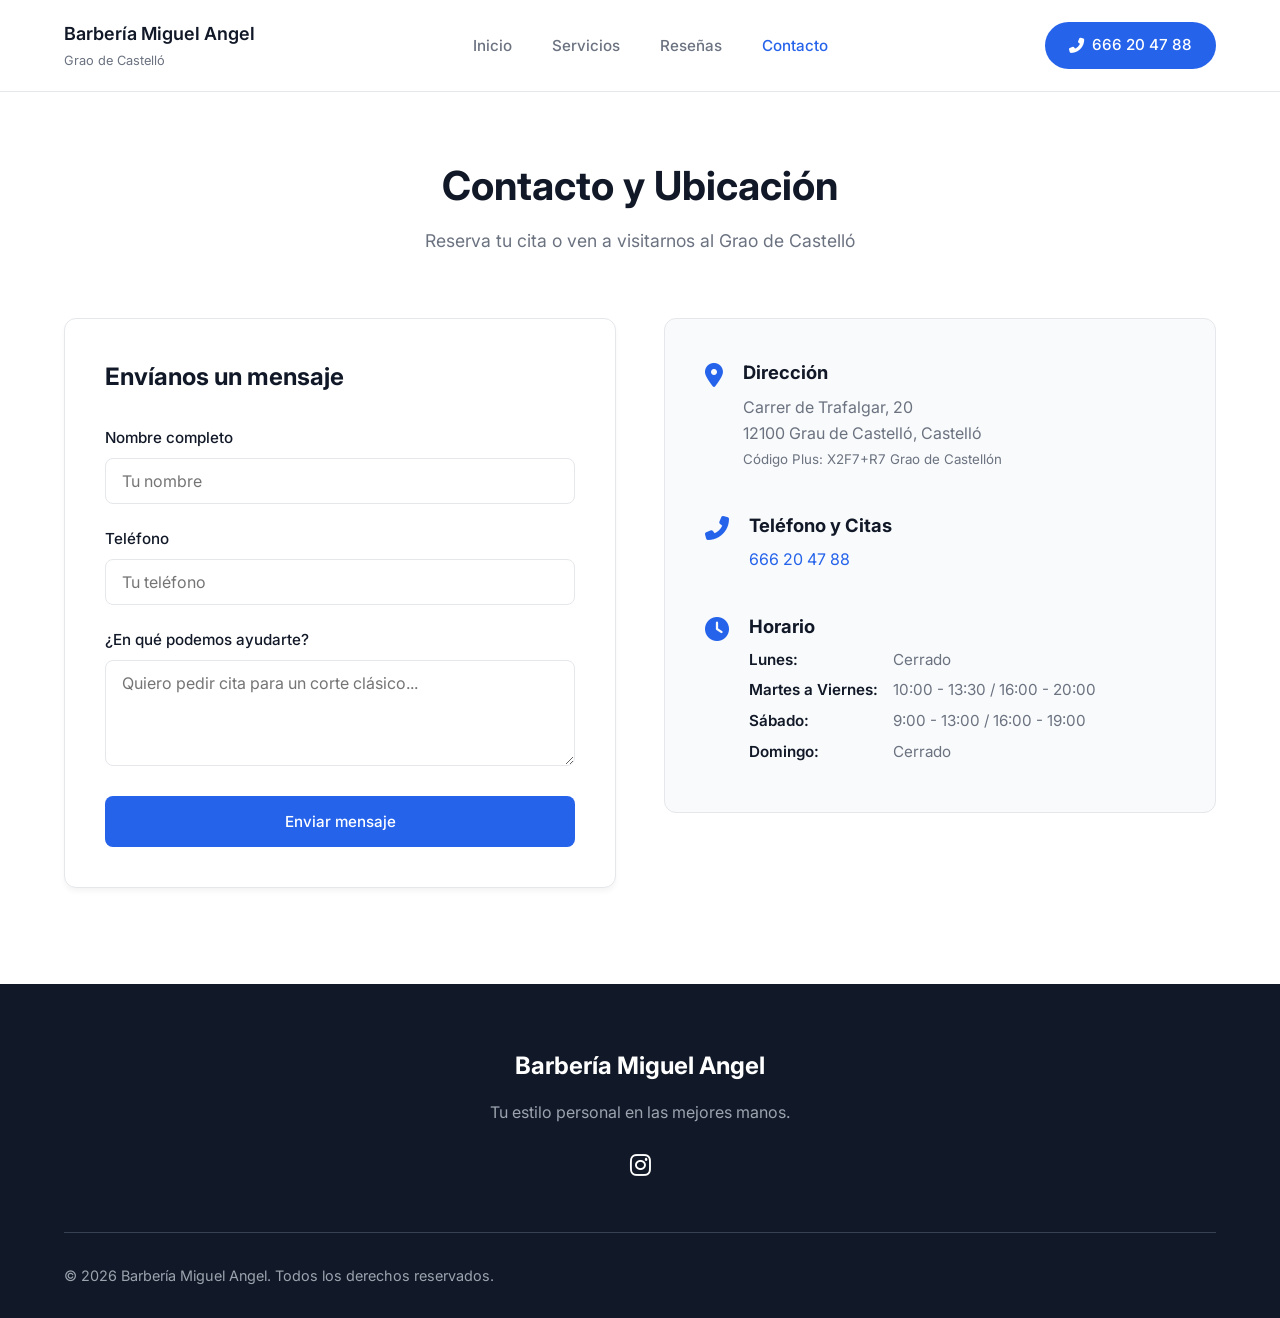
==== docs/contacto.html @ 987b7911 "Add files via upload" ====
<!DOCTYPE html>
<html lang="es">

<head>
    <meta charset="UTF-8">
    <meta name="viewport" content="width=device-width, initial-scale=1.0">
    <title>Cita Peluquería Castellón – Contacto Barbería Miguel Angel | Grao</title>
    <meta name="description"
        content="Reserva tu cita en la peluquería y barbería n°1 del Grao de Castellón. Llama al 666 20 47 88. Carrer de Trafalgar, 20, 12100 Grao de Castelló. Abierto de martes a sábado.">
    <meta name="keywords"
        content="contacto peluquería Castellón, reservar cita barbería Grao Castellón, teléfono peluquería Castellón, dirección barbería Grao, horario peluquería Castellón, cita barbería Grao de Castellón, barbería cerca de mí Castellón">
    <meta name="robots" content="index, follow, max-snippet:-1, max-image-preview:large">
    <meta name="author" content="Barbería Miguel Angel – Grao de Castelló">
    <meta name="geo.region" content="ES-CS">
    <meta name="geo.placename" content="Grao de Castelló, Castellón">
    <meta name="geo.position" content="39.9844;-0.0161">
    <meta name="ICBM" content="39.9844, -0.0161">
    <link rel="canonical" href="https://www.barberiamiguelangel.es/contacto.html">
    <meta property="og:type" content="business.local">
    <meta property="og:url" content="https://www.barberiamiguelangel.es/contacto.html">
    <meta property="og:site_name" content="Barbería Miguel Angel – Peluquería en Castellón">
    <meta property="og:title" content="Cita Peluquería Castellón – Barbería Miguel Angel | Grao">
    <meta property="og:description"
        content="Reserva tu cita en la mejor peluquería del Grao de Castellón. Llama: 666 20 47 88. Carrer de Trafalgar, 20.">
    <meta property="og:image"
        content="https://images.unsplash.com/photo-1585747860715-2ba37e788b70?auto=format&fit=crop&w=1200&q=80">
    <meta property="og:locale" content="es_ES">
    <meta property="business:contact_data:street_address" content="Carrer de Trafalgar, 20">
    <meta property="business:contact_data:locality" content="Grao de Castelló">
    <meta property="business:contact_data:region" content="Castellón">
    <meta property="business:contact_data:postal_code" content="12100">
    <meta property="business:contact_data:country_name" content="España">
    <meta property="business:contact_data:phone_number" content="+34666204788">
    <meta name="twitter:card" content="summary_large_image">
    <meta name="twitter:title" content="Cita Peluquería Castellón – Barbería Miguel Angel">
    <meta name="twitter:description"
        content="Reserva tu cita en la mejor peluquería del Grao de Castellón. 666 20 47 88.">
    <meta name="twitter:image"
        content="https://images.unsplash.com/photo-1585747860715-2ba37e788b70?auto=format&fit=crop&w=1200&q=80">
    <script type="application/ld+json">
    {
      "@context": "https://schema.org",
      "@type": "HairSalon",
      "name": "Barbería Miguel Angel",
      "alternateName": ["Peluquería Castellón Grao", "Barbería Grao de Castelló"],
      "url": "https://www.barberiamiguelangel.es",
      "telephone": "+34666204788",
      "address": {
        "@type": "PostalAddress",
        "streetAddress": "Carrer de Trafalgar, 20",
        "addressLocality": "Grao de Castelló",
        "postalCode": "12100",
        "addressRegion": "Castellón",
        "addressCountry": "ES"
      },
      "geo": {
        "@type": "GeoCoordinates",
        "latitude": 39.9844,
        "longitude": -0.0161
      },
      "hasMap": "https://maps.google.com/?q=Carrer+de+Trafalgar,+20,+12100+Grau+de+Castelló",
      "openingHoursSpecification": [
        { "@type": "OpeningHoursSpecification", "dayOfWeek": ["Tuesday","Wednesday","Thursday","Friday"], "opens": "10:00", "closes": "13:30" },
        { "@type": "OpeningHoursSpecification", "dayOfWeek": ["Tuesday","Wednesday","Thursday","Friday"], "opens": "16:00", "closes": "20:00" },
        { "@type": "OpeningHoursSpecification", "dayOfWeek": "Saturday", "opens": "09:00", "closes": "13:00" },
        { "@type": "OpeningHoursSpecification", "dayOfWeek": "Saturday", "opens": "16:00", "closes": "19:00" }
      ],
      "contactPoint": {
        "@type": "ContactPoint",
        "telephone": "+34666204788",
        "contactType": "reservations",
        "availableLanguage": ["Spanish", "Valencian"]
      },
      "areaServed": [
        { "@type": "City", "name": "Grao de Castelló" },
        { "@type": "City", "name": "Castellón de la Plana" }
      ]
    }
    </script>
    <link rel="stylesheet" href="style.css">
    <link rel="stylesheet" href="https://cdnjs.cloudflare.com/ajax/libs/font-awesome/6.4.0/css/all.min.css">
    <link href="https://fonts.googleapis.com/css2?family=Inter:wght@400;500;600;700&display=swap" rel="stylesheet">
</head>
<meta name="description"
    content="Contacta con la Barbería Miguel Angel en el Grao de Castelló. Llama al 666 20 47 88 o escríbenos. Carrer de Trafalgar, 20. Horario: martes a viernes 10:00-20:00, sábados 9:00-19:00.">
<meta name="keywords"
    content="contacto barbería Castellón, reservar cita barbería Grao, horario Barbería Miguel Angel, dirección barbería Grao de Castelló, teléfono barbería">
<meta name="robots" content="index, follow">
<meta name="author" content="Barbería Miguel Angel">
<link rel="canonical" href="https://www.barberiamiguelangel.es/contacto.html">
<meta property="og:type" content="website">
<meta property="og:url" content="https://www.barberiamiguelangel.es/contacto.html">
<meta property="og:title" content="Contacto | Barbería Miguel Angel">
<meta property="og:description"
    content="Reserva tu cita en la Barbería Miguel Angel del Grao de Castelló. Llama al 666 20 47 88 o envíanos un mensaje.">
<meta property="og:image"
    content="https://images.unsplash.com/photo-1585747860715-2ba37e788b70?auto=format&fit=crop&w=1200&q=80">
<meta property="og:locale" content="es_ES">
<meta name="twitter:card" content="summary_large_image">
<meta name="twitter:title" content="Contacto | Barbería Miguel Angel">
<meta name="twitter:description"
    content="Reserva tu cita en la Barbería Miguel Angel del Grao de Castelló. Llama al 666 20 47 88.">
<meta name="twitter:image"
    content="https://images.unsplash.com/photo-1585747860715-2ba37e788b70?auto=format&fit=crop&w=1200&q=80">
<script type="application/ld+json">
    {
      "@context": "https://schema.org",
      "@type": "HairSalon",
      "name": "Barbería Miguel Angel",
      "url": "https://www.barberiamiguelangel.es",
      "telephone": "+34666204788",
      "address": {
        "@type": "PostalAddress",
        "streetAddress": "Carrer de Trafalgar, 20",
        "addressLocality": "Grau de Castelló",
        "postalCode": "12100",
        "addressRegion": "Castelló",
        "addressCountry": "ES"
      },
      "geo": {
        "@type": "GeoCoordinates",
        "latitude": 39.9844,
        "longitude": -0.0161
      },
      "openingHoursSpecification": [
        { "@type": "OpeningHoursSpecification", "dayOfWeek": ["Tuesday","Wednesday","Thursday","Friday"], "opens": "10:00", "closes": "13:30" },
        { "@type": "OpeningHoursSpecification", "dayOfWeek": ["Tuesday","Wednesday","Thursday","Friday"], "opens": "16:00", "closes": "20:00" },
        { "@type": "OpeningHoursSpecification", "dayOfWeek": "Saturday", "opens": "09:00", "closes": "13:00" },
        { "@type": "OpeningHoursSpecification", "dayOfWeek": "Saturday", "opens": "16:00", "closes": "19:00" }
      ],
      "contactPoint": {
        "@type": "ContactPoint",
        "telephone": "+34666204788",
        "contactType": "reservations",
        "availableLanguage": "Spanish"
      }
    }
    </script>
<link rel="stylesheet" href="style.css">
<link rel="stylesheet" href="https://cdnjs.cloudflare.com/ajax/libs/font-awesome/6.4.0/css/all.min.css">
<link href="https://fonts.googleapis.com/css2?family=Inter:wght@400;500;600;700&display=swap" rel="stylesheet">
</head>

<body>
    <header class="navbar">
        <div class="logo">
            <h1>Barbería Miguel Angel</h1>
            <span>Grao de Castelló</span>
        </div>
        <nav>
            <ul>
                <li><a href="index.html">Inicio</a></li>
                <li><a href="servicios.html">Servicios</a></li>
                <li><a href="resenas.html">Reseñas</a></li>
                <li><a href="contacto.html" class="active">Contacto</a></li>
            </ul>
        </nav>
        <a href="tel:666204788" class="btn-primary phone-btn">
            <i class="fas fa-phone-alt"></i> 666 20 47 88
        </a>
    </header>

    <main class="page-content">
        <div class="section-header">
            <h2>Contacto y Ubicación</h2>
            <p>Reserva tu cita o ven a visitarnos al Grao de Castelló</p>
        </div>

        <section class="contact-grid">
            <div class="contact-form-container">
                <h3>Envíanos un mensaje</h3>
                <form class="student-form" action="#" method="POST">
                    <div class="form-group">
                        <label for="nombre">Nombre completo</label>
                        <input type="text" id="nombre" name="nombre" required placeholder="Tu nombre">
                    </div>
                    <div class="form-group">
                        <label for="telefono">Teléfono</label>
                        <input type="tel" id="telefono" name="telefono" required placeholder="Tu teléfono">
                    </div>
                    <div class="form-group">
                        <label for="mensaje">¿En qué podemos ayudarte?</label>
                        <textarea id="mensaje" name="mensaje" rows="4" required
                            placeholder="Quiero pedir cita para un corte clásico..."></textarea>
                    </div>
                    <button type="submit" class="btn-primary btn-block">Enviar mensaje</button>
                </form>
            </div>

            <div class="contact-info-card">
                <div class="contact-item">
                    <i class="fas fa-map-marker-alt"></i>
                    <div>
                        <h3>Dirección</h3>
                        <p>Carrer de Trafalgar, 20<br>12100 Grau de Castelló, Castelló<br><small>Código Plus: X2F7+R7
                                Grao de Castellón</small></p>
                    </div>
                </div>
                <div class="contact-item">
                    <i class="fas fa-phone-alt"></i>
                    <div>
                        <h3>Teléfono y Citas</h3>
                        <p><a href="tel:666204788">666 20 47 88</a></p>
                    </div>
                </div>
                <div class="contact-item">
                    <i class="fas fa-clock"></i>
                    <div>
                        <h3>Horario</h3>
                        <ul class="hours-list">
                            <li><span>Lunes:</span> Cerrado</li>
                            <li><span>Martes a Viernes:</span> 10:00 - 13:30 / 16:00 - 20:00</li>
                            <li><span>Sábado:</span> 9:00 - 13:00 / 16:00 - 19:00</li>
                            <li><span>Domingo:</span> Cerrado</li>
                        </ul>
                    </div>
                </div>
            </div>
        </section>
    </main>

    <footer>
        <div class="footer-content">
            <div class="footer-info">
                <h3>Barbería Miguel Angel</h3>
                <p>Tu estilo personal en las mejores manos.</p>
                <div class="social-links">
                    <a href="https://instagram.com" target="_blank"><i class="fab fa-instagram"></i></a>
                </div>
            </div>
        </div>
        <div class="footer-bottom">
            <p>&copy; 2026 Barbería Miguel Angel. Todos los derechos reservados.</p>
        </div>
    </footer>
</body>

</html>
---- docs/style.css ----
:root {
    --primary-blue: #2563eb;
    --primary-hover: #1d4ed8;
    --text-main: #111827;
    --text-muted: #6b7280;
    --bg-light: #f9fafb;
    --border-color: #e5e7eb;
}

* {
    margin: 0;
    padding: 0;
    box-sizing: border-box;
    font-family: 'Inter', sans-serif;
}

body {
    background-color: #ffffff;
    color: var(--text-main);
    line-height: 1.5;
    display: flex;
    flex-direction: column;
    min-height: 100vh;
}

main {
    flex: 1;
}

.page-content {
    padding: 4rem 5% 6rem;
    max-width: 1300px;
    margin: 0 auto;
    width: 100%;
}

.navbar {
    display: flex;
    justify-content: space-between;
    align-items: center;
    padding: 1.25rem 5%;
    border-bottom: 1px solid var(--border-color);
    position: sticky;
    top: 0;
    background-color: #ffffff;
    z-index: 100;
}

.logo h1 {
    font-size: 1.125rem;
    font-weight: 600;
}

.logo span {
    font-size: 0.8rem;
    color: var(--text-muted);
}

nav ul {
    display: flex;
    list-style: none;
    gap: 2.5rem;
}

nav a {
    text-decoration: none;
    color: var(--text-muted);
    font-weight: 500;
    font-size: 0.95rem;
    transition: color 0.3s;
}

nav a:hover,
nav a.active {
    color: var(--primary-blue);
}

.btn-primary {
    background-color: var(--primary-blue);
    color: white;
    padding: 0.75rem 1.5rem;
    border-radius: 9999px;
    text-decoration: none;
    font-weight: 500;
    font-size: 0.95rem;
    transition: background-color 0.3s;
    display: inline-flex;
    align-items: center;
    justify-content: center;
    gap: 0.5rem;
    border: none;
    cursor: pointer;
}

.btn-primary:hover {
    background-color: var(--primary-hover);
}

.btn-secondary {
    background-color: white;
    color: var(--text-main);
    padding: 0.75rem 1.5rem;
    border-radius: 9999px;
    text-decoration: none;
    font-weight: 500;
    font-size: 0.95rem;
    border: 1px solid var(--border-color);
    transition: background-color 0.3s;
    display: inline-flex;
    align-items: center;
    justify-content: center;
}

.btn-secondary:hover {
    background-color: var(--bg-light);
}

.btn-block {
    width: 100%;
    padding: 1rem;
    border-radius: 8px;
}

.hero {
    display: flex;
    align-items: center;
    justify-content: space-between;
    padding: 5rem 5%;
    gap: 4rem;
    max-width: 1300px;
    margin: 0 auto;
}

.hero-content {
    flex: 1;
    max-width: 550px;
}

.rating-badge {
    display: inline-flex;
    align-items: center;
    gap: 0.5rem;
    background-color: var(--bg-light);
    padding: 0.4rem 1rem;
    border-radius: 9999px;
    font-size: 0.85rem;
    color: var(--text-muted);
    margin-bottom: 1.5rem;
    font-weight: 500;
    border: 1px solid var(--border-color);
}

.rating-badge i {
    color: #3b82f6;
}

.hero-title {
    font-size: 3.5rem;
    font-weight: 700;
    line-height: 1.1;
    margin-bottom: 1.5rem;
    letter-spacing: -0.02em;
}

.hero-description {
    font-size: 1.1rem;
    color: var(--text-muted);
    margin-bottom: 2.5rem;
}

.hero-buttons {
    display: flex;
    gap: 1rem;
    margin-bottom: 2.5rem;
}

.address-info {
    display: flex;
    align-items: center;
    gap: 0.75rem;
    color: var(--text-muted);
    font-size: 0.85rem;
}

.hero-image {
    flex: 1.2;
}

.hero-image img {
    width: 100%;
    height: auto;
    border-radius: 20px;
    box-shadow: 0 10px 25px -5px rgba(0, 0, 0, 0.05);
    object-fit: cover;
}

.about-preview {
    background-color: var(--bg-light);
    padding: 5rem 5%;
    text-align: center;
}

.about-container {
    max-width: 800px;
    margin: 0 auto;
}

.about-container h2 {
    font-size: 2rem;
    margin-bottom: 1.5rem;
}

.about-container p {
    color: var(--text-muted);
    font-size: 1.1rem;
    margin-bottom: 2rem;
}

.link-arrow {
    color: var(--primary-blue);
    text-decoration: none;
    font-weight: 600;
    display: inline-flex;
    align-items: center;
    gap: 0.5rem;
}

.link-arrow:hover {
    text-decoration: underline;
}

.section-header {
    text-align: center;
    margin-bottom: 4rem;
}

.section-header h2 {
    font-size: 2.5rem;
    font-weight: 700;
    margin-bottom: 0.75rem;
}

.section-header p {
    color: var(--text-muted);
    font-size: 1.1rem;
}

.services-container {
    max-width: 900px;
    margin: 0 auto;
}

.service-category {
    margin-bottom: 3rem;
}

.service-category h3 {
    font-size: 1.5rem;
    margin-bottom: 1.5rem;
    padding-bottom: 0.5rem;
    border-bottom: 2px solid var(--primary-blue);
    display: inline-block;
}

.service-list {
    display: flex;
    flex-direction: column;
    gap: 1rem;
}

.service-row {
    display: flex;
    justify-content: space-between;
    align-items: center;
    padding: 1.5rem;
    border: 1px solid var(--border-color);
    border-radius: 8px;
    background-color: #ffffff;
    transition: border-color 0.3s;
}

.service-row:hover {
    border-color: var(--primary-blue);
}

.service-name h4 {
    font-size: 1.1rem;
    margin-bottom: 0.25rem;
}

.service-name p {
    color: var(--text-muted);
    font-size: 0.95rem;
}

.service-price {
    font-weight: 600;
    color: var(--primary-blue);
    white-space: nowrap;
    margin-left: 1rem;
}

.services-cta {
    text-align: center;
    margin-top: 4rem;
    padding: 3rem;
    background-color: var(--bg-light);
    border-radius: 12px;
}

.services-cta p {
    margin-bottom: 1.5rem;
    font-size: 1.1rem;
}

.google-rating-large {
    display: flex;
    flex-direction: column;
    align-items: center;
    gap: 0.5rem;
    margin-top: 1.5rem;
}

.rating-number {
    font-size: 3rem;
    font-weight: 700;
    line-height: 1;
}

.stars-large {
    color: #fbbf24;
    font-size: 1.5rem;
}

.reviews-grid {
    display: grid;
    grid-template-columns: repeat(auto-fit, minmax(320px, 1fr));
    gap: 2rem;
}

.review-card {
    background-color: #ffffff;
    padding: 2rem;
    border-radius: 12px;
    border: 1px solid var(--border-color);
    box-shadow: 0 4px 6px -1px rgba(0, 0, 0, 0.05);
}

.review-header {
    display: flex;
    align-items: center;
    gap: 1rem;
    margin-bottom: 1.25rem;
}

.reviewer-avatar {
    width: 48px;
    height: 48px;
    border-radius: 50%;
    background-color: var(--primary-blue);
    color: white;
    display: flex;
    align-items: center;
    justify-content: center;
    font-weight: 600;
    font-size: 1.1rem;
}

.reviewer-info h4 {
    font-size: 1.05rem;
    margin-bottom: 0.15rem;
}

.review-meta {
    font-size: 0.8rem;
    color: var(--text-muted);
    margin-bottom: 0.25rem;
}

.stars {
    color: #fbbf24;
    font-size: 0.85rem;
}

.review-text {
    color: var(--text-muted);
    font-size: 1rem;
    font-style: italic;
    line-height: 1.6;
}

.review-cta {
    text-align: center;
    margin-top: 4rem;
}

.review-cta p {
    margin-bottom: 1rem;
    color: var(--text-muted);
}

.contact-grid {
    display: grid;
    grid-template-columns: 1fr 1fr;
    gap: 3rem;
    align-items: start;
}

.contact-form-container {
    background-color: #ffffff;
    padding: 2.5rem;
    border-radius: 12px;
    border: 1px solid var(--border-color);
    box-shadow: 0 4px 6px -1px rgba(0, 0, 0, 0.05);
}

.contact-form-container h3 {
    margin-bottom: 2rem;
    font-size: 1.5rem;
}

.form-group {
    margin-bottom: 1.5rem;
}

.form-group label {
    display: block;
    margin-bottom: 0.5rem;
    font-weight: 500;
    font-size: 0.95rem;
}

.form-group input,
.form-group textarea {
    width: 100%;
    padding: 0.75rem 1rem;
    border: 1px solid var(--border-color);
    border-radius: 8px;
    font-size: 1rem;
    transition: border-color 0.3s;
}

.form-group input:focus,
.form-group textarea:focus {
    outline: none;
    border-color: var(--primary-blue);
}

.contact-info-card {
    background-color: var(--bg-light);
    border: 1px solid var(--border-color);
    border-radius: 12px;
    padding: 2.5rem;
    display: flex;
    flex-direction: column;
    gap: 2.5rem;
}

.contact-item {
    display: flex;
    gap: 1.25rem;
    align-items: flex-start;
}

.contact-item i {
    color: var(--primary-blue);
    font-size: 1.5rem;
    margin-top: 0.25rem;
}

.contact-item h3 {
    font-size: 1.15rem;
    margin-bottom: 0.5rem;
    color: var(--text-main);
}

.contact-item p {
    color: var(--text-muted);
    font-size: 1rem;
    line-height: 1.6;
}

.contact-item a {
    color: var(--primary-blue);
    text-decoration: none;
}

.hours-list {
    list-style: none;
    color: var(--text-muted);
}

.hours-list li {
    margin-bottom: 0.5rem;
    font-size: 0.95rem;
}

.hours-list span {
    font-weight: 600;
    color: var(--text-main);
    display: inline-block;
    width: 140px;
}

footer {
    background-color: #111827;
    color: #ffffff;
    padding: 4rem 5% 2rem;
    margin-top: auto;
}

.footer-content {
    max-width: 1300px;
    margin: 0 auto;
    display: flex;
    flex-direction: column;
    align-items: center;
    text-align: center;
    margin-bottom: 3rem;
}

.footer-info h3 {
    font-size: 1.5rem;
    margin-bottom: 1rem;
}

.footer-info p {
    color: #9ca3af;
    margin-bottom: 1.5rem;
}

.social-links a {
    color: #ffffff;
    font-size: 1.5rem;
    transition: color 0.3s;
}

.social-links a:hover {
    color: var(--primary-blue);
}

.footer-bottom {
    max-width: 1300px;
    margin: 0 auto;
    padding-top: 2rem;
    border-top: 1px solid #374151;
    display: flex;
    justify-content: space-between;
    align-items: center;
    flex-wrap: wrap;
    gap: 1rem;
    font-size: 0.9rem;
    color: #9ca3af;
}

.student-credit {
    font-style: italic;
    color: #60a5fa;
}

@media (max-width: 968px) {
    .hero {
        flex-direction: column;
        padding: 3rem 5%;
        text-align: center;
    }

    .hero-content {
        max-width: 100%;
    }

    .hero-buttons {
        justify-content: center;
        flex-wrap: wrap;
    }

    .address-info {
        justify-content: center;
    }

    .contact-grid {
        grid-template-columns: 1fr;
    }

    nav ul {
        display: none;
    }

    .footer-bottom {
        flex-direction: column;
        text-align: center;
    }

    .hours-list span {
        display: block;
        width: 100%;
        margin-bottom: 0.2rem;
    }
}
---- docs/style.css ----
:root {
    --primary-blue: #2563eb;
    --primary-hover: #1d4ed8;
    --text-main: #111827;
    --text-muted: #6b7280;
    --bg-light: #f9fafb;
    --border-color: #e5e7eb;
}

* {
    margin: 0;
    padding: 0;
    box-sizing: border-box;
    font-family: 'Inter', sans-serif;
}

body {
    background-color: #ffffff;
    color: var(--text-main);
    line-height: 1.5;
    display: flex;
    flex-direction: column;
    min-height: 100vh;
}

main {
    flex: 1;
}

.page-content {
    padding: 4rem 5% 6rem;
    max-width: 1300px;
    margin: 0 auto;
    width: 100%;
}

.navbar {
    display: flex;
    justify-content: space-between;
    align-items: center;
    padding: 1.25rem 5%;
    border-bottom: 1px solid var(--border-color);
    position: sticky;
    top: 0;
    background-color: #ffffff;
    z-index: 100;
}

.logo h1 {
    font-size: 1.125rem;
    font-weight: 600;
}

.logo span {
    font-size: 0.8rem;
    color: var(--text-muted);
}

nav ul {
    display: flex;
    list-style: none;
    gap: 2.5rem;
}

nav a {
    text-decoration: none;
    color: var(--text-muted);
    font-weight: 500;
    font-size: 0.95rem;
    transition: color 0.3s;
}

nav a:hover,
nav a.active {
    color: var(--primary-blue);
}

.btn-primary {
    background-color: var(--primary-blue);
    color: white;
    padding: 0.75rem 1.5rem;
    border-radius: 9999px;
    text-decoration: none;
    font-weight: 500;
    font-size: 0.95rem;
    transition: background-color 0.3s;
    display: inline-flex;
    align-items: center;
    justify-content: center;
    gap: 0.5rem;
    border: none;
    cursor: pointer;
}

.btn-primary:hover {
    background-color: var(--primary-hover);
}

.btn-secondary {
    background-color: white;
    color: var(--text-main);
    padding: 0.75rem 1.5rem;
    border-radius: 9999px;
    text-decoration: none;
    font-weight: 500;
    font-size: 0.95rem;
    border: 1px solid var(--border-color);
    transition: background-color 0.3s;
    display: inline-flex;
    align-items: center;
    justify-content: center;
}

.btn-secondary:hover {
    background-color: var(--bg-light);
}

.btn-block {
    width: 100%;
    padding: 1rem;
    border-radius: 8px;
}

.hero {
    display: flex;
    align-items: center;
    justify-content: space-between;
    padding: 5rem 5%;
    gap: 4rem;
    max-width: 1300px;
    margin: 0 auto;
}

.hero-content {
    flex: 1;
    max-width: 550px;
}

.rating-badge {
    display: inline-flex;
    align-items: center;
    gap: 0.5rem;
    background-color: var(--bg-light);
    padding: 0.4rem 1rem;
    border-radius: 9999px;
    font-size: 0.85rem;
    color: var(--text-muted);
    margin-bottom: 1.5rem;
    font-weight: 500;
    border: 1px solid var(--border-color);
}

.rating-badge i {
    color: #3b82f6;
}

.hero-title {
    font-size: 3.5rem;
    font-weight: 700;
    line-height: 1.1;
    margin-bottom: 1.5rem;
    letter-spacing: -0.02em;
}

.hero-description {
    font-size: 1.1rem;
    color: var(--text-muted);
    margin-bottom: 2.5rem;
}

.hero-buttons {
    display: flex;
    gap: 1rem;
    margin-bottom: 2.5rem;
}

.address-info {
    display: flex;
    align-items: center;
    gap: 0.75rem;
    color: var(--text-muted);
    font-size: 0.85rem;
}

.hero-image {
    flex: 1.2;
}

.hero-image img {
    width: 100%;
    height: auto;
    border-radius: 20px;
    box-shadow: 0 10px 25px -5px rgba(0, 0, 0, 0.05);
    object-fit: cover;
}

.about-preview {
    background-color: var(--bg-light);
    padding: 5rem 5%;
    text-align: center;
}

.about-container {
    max-width: 800px;
    margin: 0 auto;
}

.about-container h2 {
    font-size: 2rem;
    margin-bottom: 1.5rem;
}

.about-container p {
    color: var(--text-muted);
    font-size: 1.1rem;
    margin-bottom: 2rem;
}

.link-arrow {
    color: var(--primary-blue);
    text-decoration: none;
    font-weight: 600;
    display: inline-flex;
    align-items: center;
    gap: 0.5rem;
}

.link-arrow:hover {
    text-decoration: underline;
}

.section-header {
    text-align: center;
    margin-bottom: 4rem;
}

.section-header h2 {
    font-size: 2.5rem;
    font-weight: 700;
    margin-bottom: 0.75rem;
}

.section-header p {
    color: var(--text-muted);
    font-size: 1.1rem;
}

.services-container {
    max-width: 900px;
    margin: 0 auto;
}

.service-category {
    margin-bottom: 3rem;
}

.service-category h3 {
    font-size: 1.5rem;
    margin-bottom: 1.5rem;
    padding-bottom: 0.5rem;
    border-bottom: 2px solid var(--primary-blue);
    display: inline-block;
}

.service-list {
    display: flex;
    flex-direction: column;
    gap: 1rem;
}

.service-row {
    display: flex;
    justify-content: space-between;
    align-items: center;
    padding: 1.5rem;
    border: 1px solid var(--border-color);
    border-radius: 8px;
    background-color: #ffffff;
    transition: border-color 0.3s;
}

.service-row:hover {
    border-color: var(--primary-blue);
}

.service-name h4 {
    font-size: 1.1rem;
    margin-bottom: 0.25rem;
}

.service-name p {
    color: var(--text-muted);
    font-size: 0.95rem;
}

.service-price {
    font-weight: 600;
    color: var(--primary-blue);
    white-space: nowrap;
    margin-left: 1rem;
}

.services-cta {
    text-align: center;
    margin-top: 4rem;
    padding: 3rem;
    background-color: var(--bg-light);
    border-radius: 12px;
}

.services-cta p {
    margin-bottom: 1.5rem;
    font-size: 1.1rem;
}

.google-rating-large {
    display: flex;
    flex-direction: column;
    align-items: center;
    gap: 0.5rem;
    margin-top: 1.5rem;
}

.rating-number {
    font-size: 3rem;
    font-weight: 700;
    line-height: 1;
}

.stars-large {
    color: #fbbf24;
    font-size: 1.5rem;
}

.reviews-grid {
    display: grid;
    grid-template-columns: repeat(auto-fit, minmax(320px, 1fr));
    gap: 2rem;
}

.review-card {
    background-color: #ffffff;
    padding: 2rem;
    border-radius: 12px;
    border: 1px solid var(--border-color);
    box-shadow: 0 4px 6px -1px rgba(0, 0, 0, 0.05);
}

.review-header {
    display: flex;
    align-items: center;
    gap: 1rem;
    margin-bottom: 1.25rem;
}

.reviewer-avatar {
    width: 48px;
    height: 48px;
    border-radius: 50%;
    background-color: var(--primary-blue);
    color: white;
    display: flex;
    align-items: center;
    justify-content: center;
    font-weight: 600;
    font-size: 1.1rem;
}

.reviewer-info h4 {
    font-size: 1.05rem;
    margin-bottom: 0.15rem;
}

.review-meta {
    font-size: 0.8rem;
    color: var(--text-muted);
    margin-bottom: 0.25rem;
}

.stars {
    color: #fbbf24;
    font-size: 0.85rem;
}

.review-text {
    color: var(--text-muted);
    font-size: 1rem;
    font-style: italic;
    line-height: 1.6;
}

.review-cta {
    text-align: center;
    margin-top: 4rem;
}

.review-cta p {
    margin-bottom: 1rem;
    color: var(--text-muted);
}

.contact-grid {
    display: grid;
    grid-template-columns: 1fr 1fr;
    gap: 3rem;
    align-items: start;
}

.contact-form-container {
    background-color: #ffffff;
    padding: 2.5rem;
    border-radius: 12px;
    border: 1px solid var(--border-color);
    box-shadow: 0 4px 6px -1px rgba(0, 0, 0, 0.05);
}

.contact-form-container h3 {
    margin-bottom: 2rem;
    font-size: 1.5rem;
}

.form-group {
    margin-bottom: 1.5rem;
}

.form-group label {
    display: block;
    margin-bottom: 0.5rem;
    font-weight: 500;
    font-size: 0.95rem;
}

.form-group input,
.form-group textarea {
    width: 100%;
    padding: 0.75rem 1rem;
    border: 1px solid var(--border-color);
    border-radius: 8px;
    font-size: 1rem;
    transition: border-color 0.3s;
}

.form-group input:focus,
.form-group textarea:focus {
    outline: none;
    border-color: var(--primary-blue);
}

.contact-info-card {
    background-color: var(--bg-light);
    border: 1px solid var(--border-color);
    border-radius: 12px;
    padding: 2.5rem;
    display: flex;
    flex-direction: column;
    gap: 2.5rem;
}

.contact-item {
    display: flex;
    gap: 1.25rem;
    align-items: flex-start;
}

.contact-item i {
    color: var(--primary-blue);
    font-size: 1.5rem;
    margin-top: 0.25rem;
}

.contact-item h3 {
    font-size: 1.15rem;
    margin-bottom: 0.5rem;
    color: var(--text-main);
}

.contact-item p {
    color: var(--text-muted);
    font-size: 1rem;
    line-height: 1.6;
}

.contact-item a {
    color: var(--primary-blue);
    text-decoration: none;
}

.hours-list {
    list-style: none;
    color: var(--text-muted);
}

.hours-list li {
    margin-bottom: 0.5rem;
    font-size: 0.95rem;
}

.hours-list span {
    font-weight: 600;
    color: var(--text-main);
    display: inline-block;
    width: 140px;
}

footer {
    background-color: #111827;
    color: #ffffff;
    padding: 4rem 5% 2rem;
    margin-top: auto;
}

.footer-content {
    max-width: 1300px;
    margin: 0 auto;
    display: flex;
    flex-direction: column;
    align-items: center;
    text-align: center;
    margin-bottom: 3rem;
}

.footer-info h3 {
    font-size: 1.5rem;
    margin-bottom: 1rem;
}

.footer-info p {
    color: #9ca3af;
    margin-bottom: 1.5rem;
}

.social-links a {
    color: #ffffff;
    font-size: 1.5rem;
    transition: color 0.3s;
}

.social-links a:hover {
    color: var(--primary-blue);
}

.footer-bottom {
    max-width: 1300px;
    margin: 0 auto;
    padding-top: 2rem;
    border-top: 1px solid #374151;
    display: flex;
    justify-content: space-between;
    align-items: center;
    flex-wrap: wrap;
    gap: 1rem;
    font-size: 0.9rem;
    color: #9ca3af;
}

.student-credit {
    font-style: italic;
    color: #60a5fa;
}

@media (max-width: 968px) {
    .hero {
        flex-direction: column;
        padding: 3rem 5%;
        text-align: center;
    }

    .hero-content {
        max-width: 100%;
    }

    .hero-buttons {
        justify-content: center;
        flex-wrap: wrap;
    }

    .address-info {
        justify-content: center;
    }

    .contact-grid {
        grid-template-columns: 1fr;
    }

    nav ul {
        display: none;
    }

    .footer-bottom {
        flex-direction: column;
        text-align: center;
    }

    .hours-list span {
        display: block;
        width: 100%;
        margin-bottom: 0.2rem;
    }
}
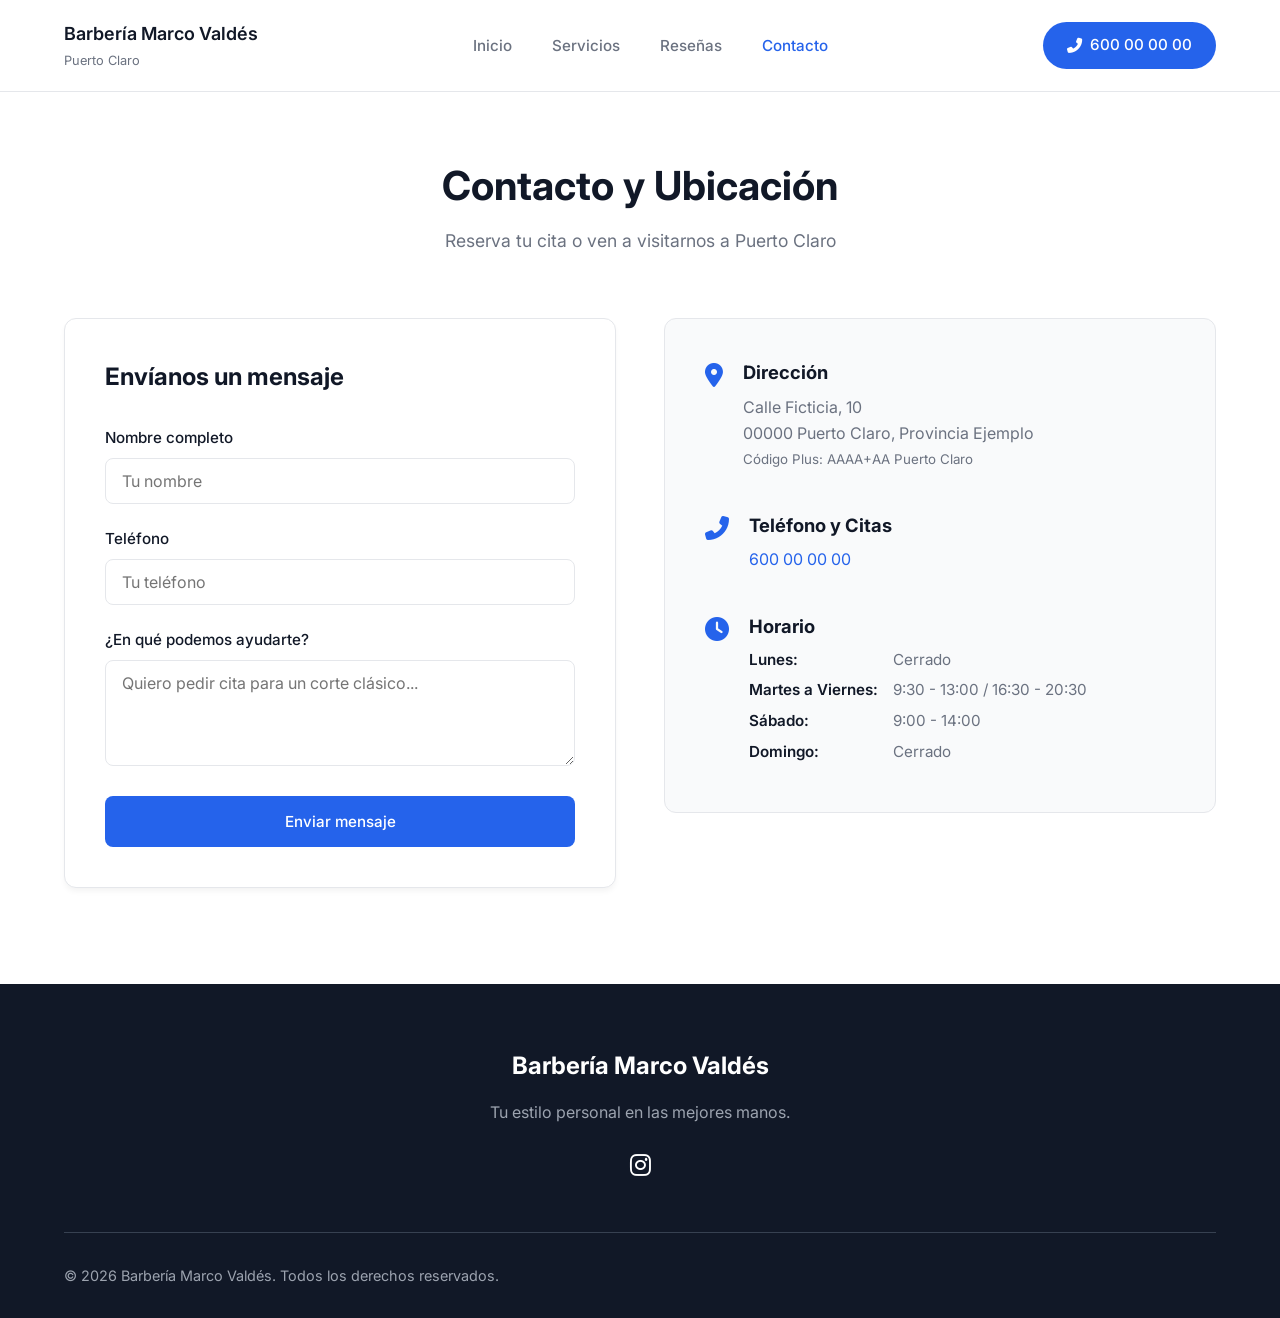
==== commit 9f3328e6: "Add files via upload" ====
--- a/docs/contacto.html
+++ b/docs/contacto.html
@@ -4,76 +4,74 @@
 <head>
     <meta charset="UTF-8">
     <meta name="viewport" content="width=device-width, initial-scale=1.0">
-    <title>Cita Peluquería Castellón – Contacto Barbería Miguel Angel | Grao</title>
+    <title>Cita Peluquería Puerto Claro – Contacto Barbería Marco Valdés | Puerto Claro</title>
     <meta name="description"
-        content="Reserva tu cita en la peluquería y barbería n°1 del Grao de Castellón. Llama al 666 20 47 88. Carrer de Trafalgar, 20, 12100 Grao de Castelló. Abierto de martes a sábado.">
+        content="Reserva tu cita en la peluquería y barbería n°1 de Puerto Claro. Llama al 600 00 00 00. Calle Ficticia, 10, 00000 Puerto Claro. Abierto de martes a sábado.">
     <meta name="keywords"
-        content="contacto peluquería Castellón, reservar cita barbería Grao Castellón, teléfono peluquería Castellón, dirección barbería Grao, horario peluquería Castellón, cita barbería Grao de Castellón, barbería cerca de mí Castellón">
+        content="contacto peluquería Puerto Claro, reservar cita barbería Puerto Claro, teléfono peluquería Puerto Claro, dirección barbería Puerto Claro, horario peluquería Puerto Claro, cita barbería Puerto Claro, barbería cerca de mí Puerto Claro">
     <meta name="robots" content="index, follow, max-snippet:-1, max-image-preview:large">
-    <meta name="author" content="Barbería Miguel Angel – Grao de Castelló">
-    <meta name="geo.region" content="ES-CS">
-    <meta name="geo.placename" content="Grao de Castelló, Castellón">
-    <meta name="geo.position" content="39.9844;-0.0161">
-    <meta name="ICBM" content="39.9844, -0.0161">
-    <link rel="canonical" href="https://www.barberiamiguelangel.es/contacto.html">
+    <meta name="author" content="Barbería Marco Valdés – Puerto Claro">
+    <meta name="geo.region" content="ES">
+    <meta name="geo.placename" content="Puerto Claro">
+    <meta name="geo.position" content="40.0000;-4.0000">
+    <meta name="ICBM" content="40.0000, -4.0000">
+    <link rel="canonical" href="https://www.barberiamarcovaldes.example/contacto.html">
     <meta property="og:type" content="business.local">
-    <meta property="og:url" content="https://www.barberiamiguelangel.es/contacto.html">
-    <meta property="og:site_name" content="Barbería Miguel Angel – Peluquería en Castellón">
-    <meta property="og:title" content="Cita Peluquería Castellón – Barbería Miguel Angel | Grao">
+    <meta property="og:url" content="https://www.barberiamarcovaldes.example/contacto.html">
+    <meta property="og:site_name" content="Barbería Marco Valdés – Peluquería en Puerto Claro">
+    <meta property="og:title" content="Cita Peluquería Puerto Claro – Barbería Marco Valdés | Puerto Claro">
     <meta property="og:description"
-        content="Reserva tu cita en la mejor peluquería del Grao de Castellón. Llama: 666 20 47 88. Carrer de Trafalgar, 20.">
+        content="Reserva tu cita en la mejor peluquería de Puerto Claro. Llama: 600 00 00 00. Calle Ficticia, 10.">
     <meta property="og:image"
         content="https://images.unsplash.com/photo-1585747860715-2ba37e788b70?auto=format&fit=crop&w=1200&q=80">
     <meta property="og:locale" content="es_ES">
-    <meta property="business:contact_data:street_address" content="Carrer de Trafalgar, 20">
-    <meta property="business:contact_data:locality" content="Grao de Castelló">
-    <meta property="business:contact_data:region" content="Castellón">
-    <meta property="business:contact_data:postal_code" content="12100">
+    <meta property="business:contact_data:street_address" content="Calle Ficticia, 10">
+    <meta property="business:contact_data:locality" content="Puerto Claro">
+    <meta property="business:contact_data:region" content="Provincia Ejemplo">
+    <meta property="business:contact_data:postal_code" content="00000">
     <meta property="business:contact_data:country_name" content="España">
-    <meta property="business:contact_data:phone_number" content="+34666204788">
+    <meta property="business:contact_data:phone_number" content="+34600000000">
     <meta name="twitter:card" content="summary_large_image">
-    <meta name="twitter:title" content="Cita Peluquería Castellón – Barbería Miguel Angel">
+    <meta name="twitter:title" content="Cita Peluquería Puerto Claro – Barbería Marco Valdés">
     <meta name="twitter:description"
-        content="Reserva tu cita en la mejor peluquería del Grao de Castellón. 666 20 47 88.">
+        content="Reserva tu cita en la mejor peluquería de Puerto Claro. 600 00 00 00.">
     <meta name="twitter:image"
         content="https://images.unsplash.com/photo-1585747860715-2ba37e788b70?auto=format&fit=crop&w=1200&q=80">
     <script type="application/ld+json">
     {
       "@context": "https://schema.org",
       "@type": "HairSalon",
-      "name": "Barbería Miguel Angel",
-      "alternateName": ["Peluquería Castellón Grao", "Barbería Grao de Castelló"],
-      "url": "https://www.barberiamiguelangel.es",
-      "telephone": "+34666204788",
+      "name": "Barbería Marco Valdés",
+      "alternateName": ["Peluquería Puerto Claro", "Barbería Puerto Claro"],
+      "url": "https://www.barberiamarcovaldes.example",
+      "telephone": "+34600000000",
       "address": {
         "@type": "PostalAddress",
-        "streetAddress": "Carrer de Trafalgar, 20",
-        "addressLocality": "Grao de Castelló",
-        "postalCode": "12100",
-        "addressRegion": "Castellón",
+        "streetAddress": "Calle Ficticia, 10",
+        "addressLocality": "Puerto Claro",
+        "postalCode": "00000",
+        "addressRegion": "Provincia Ejemplo",
         "addressCountry": "ES"
       },
       "geo": {
         "@type": "GeoCoordinates",
-        "latitude": 39.9844,
-        "longitude": -0.0161
-      },
-      "hasMap": "https://maps.google.com/?q=Carrer+de+Trafalgar,+20,+12100+Grau+de+Castelló",
+        "latitude": 40.0000,
+        "longitude": -4.0000
+      },
+      "hasMap": "https://maps.google.com/?q=Calle+Ficticia,+10,+00000+Puerto+Claro",
       "openingHoursSpecification": [
-        { "@type": "OpeningHoursSpecification", "dayOfWeek": ["Tuesday","Wednesday","Thursday","Friday"], "opens": "10:00", "closes": "13:30" },
-        { "@type": "OpeningHoursSpecification", "dayOfWeek": ["Tuesday","Wednesday","Thursday","Friday"], "opens": "16:00", "closes": "20:00" },
-        { "@type": "OpeningHoursSpecification", "dayOfWeek": "Saturday", "opens": "09:00", "closes": "13:00" },
-        { "@type": "OpeningHoursSpecification", "dayOfWeek": "Saturday", "opens": "16:00", "closes": "19:00" }
+        { "@type": "OpeningHoursSpecification", "dayOfWeek": ["Tuesday","Wednesday","Thursday","Friday"], "opens": "09:30", "closes": "13:00" },
+        { "@type": "OpeningHoursSpecification", "dayOfWeek": ["Tuesday","Wednesday","Thursday","Friday"], "opens": "16:30", "closes": "20:30" },
+        { "@type": "OpeningHoursSpecification", "dayOfWeek": "Saturday", "opens": "09:00", "closes": "14:00" }
       ],
       "contactPoint": {
         "@type": "ContactPoint",
-        "telephone": "+34666204788",
+        "telephone": "+34600000000",
         "contactType": "reservations",
-        "availableLanguage": ["Spanish", "Valencian"]
+        "availableLanguage": ["Spanish"]
       },
       "areaServed": [
-        { "@type": "City", "name": "Grao de Castelló" },
-        { "@type": "City", "name": "Castellón de la Plana" }
+        { "@type": "City", "name": "Puerto Claro" }
       ]
     }
     </script>
@@ -82,55 +80,54 @@
     <link href="https://fonts.googleapis.com/css2?family=Inter:wght@400;500;600;700&display=swap" rel="stylesheet">
 </head>
 <meta name="description"
-    content="Contacta con la Barbería Miguel Angel en el Grao de Castelló. Llama al 666 20 47 88 o escríbenos. Carrer de Trafalgar, 20. Horario: martes a viernes 10:00-20:00, sábados 9:00-19:00.">
+    content="Contacta con la Barbería Marco Valdés en Puerto Claro. Llama al 600 00 00 00 o escríbenos. Calle Ficticia, 10. Horario: martes a viernes 9:30-20:30, sábados 9:00-14:00.">
 <meta name="keywords"
-    content="contacto barbería Castellón, reservar cita barbería Grao, horario Barbería Miguel Angel, dirección barbería Grao de Castelló, teléfono barbería">
+    content="contacto barbería Puerto Claro, reservar cita barbería Puerto Claro, horario Barbería Marco Valdés, dirección barbería Puerto Claro, teléfono barbería">
 <meta name="robots" content="index, follow">
-<meta name="author" content="Barbería Miguel Angel">
-<link rel="canonical" href="https://www.barberiamiguelangel.es/contacto.html">
+<meta name="author" content="Barbería Marco Valdés">
+<link rel="canonical" href="https://www.barberiamarcovaldes.example/contacto.html">
 <meta property="og:type" content="website">
-<meta property="og:url" content="https://www.barberiamiguelangel.es/contacto.html">
-<meta property="og:title" content="Contacto | Barbería Miguel Angel">
+<meta property="og:url" content="https://www.barberiamarcovaldes.example/contacto.html">
+<meta property="og:title" content="Contacto | Barbería Marco Valdés">
 <meta property="og:description"
-    content="Reserva tu cita en la Barbería Miguel Angel del Grao de Castelló. Llama al 666 20 47 88 o envíanos un mensaje.">
+    content="Reserva tu cita en la Barbería Marco Valdés de Puerto Claro. Llama al 600 00 00 00 o envíanos un mensaje.">
 <meta property="og:image"
     content="https://images.unsplash.com/photo-1585747860715-2ba37e788b70?auto=format&fit=crop&w=1200&q=80">
 <meta property="og:locale" content="es_ES">
 <meta name="twitter:card" content="summary_large_image">
-<meta name="twitter:title" content="Contacto | Barbería Miguel Angel">
+<meta name="twitter:title" content="Contacto | Barbería Marco Valdés">
 <meta name="twitter:description"
-    content="Reserva tu cita en la Barbería Miguel Angel del Grao de Castelló. Llama al 666 20 47 88.">
+    content="Reserva tu cita en la Barbería Marco Valdés de Puerto Claro. Llama al 600 00 00 00.">
 <meta name="twitter:image"
     content="https://images.unsplash.com/photo-1585747860715-2ba37e788b70?auto=format&fit=crop&w=1200&q=80">
 <script type="application/ld+json">
     {
       "@context": "https://schema.org",
       "@type": "HairSalon",
-      "name": "Barbería Miguel Angel",
-      "url": "https://www.barberiamiguelangel.es",
-      "telephone": "+34666204788",
+      "name": "Barbería Marco Valdés",
+      "url": "https://www.barberiamarcovaldes.example",
+      "telephone": "+34600000000",
       "address": {
         "@type": "PostalAddress",
-        "streetAddress": "Carrer de Trafalgar, 20",
-        "addressLocality": "Grau de Castelló",
-        "postalCode": "12100",
-        "addressRegion": "Castelló",
+        "streetAddress": "Calle Ficticia, 10",
+        "addressLocality": "Puerto Claro",
+        "postalCode": "00000",
+        "addressRegion": "Provincia Ejemplo",
         "addressCountry": "ES"
       },
       "geo": {
         "@type": "GeoCoordinates",
-        "latitude": 39.9844,
-        "longitude": -0.0161
+        "latitude": 40.0000,
+        "longitude": -4.0000
       },
       "openingHoursSpecification": [
-        { "@type": "OpeningHoursSpecification", "dayOfWeek": ["Tuesday","Wednesday","Thursday","Friday"], "opens": "10:00", "closes": "13:30" },
-        { "@type": "OpeningHoursSpecification", "dayOfWeek": ["Tuesday","Wednesday","Thursday","Friday"], "opens": "16:00", "closes": "20:00" },
-        { "@type": "OpeningHoursSpecification", "dayOfWeek": "Saturday", "opens": "09:00", "closes": "13:00" },
-        { "@type": "OpeningHoursSpecification", "dayOfWeek": "Saturday", "opens": "16:00", "closes": "19:00" }
+        { "@type": "OpeningHoursSpecification", "dayOfWeek": ["Tuesday","Wednesday","Thursday","Friday"], "opens": "09:30", "closes": "13:00" },
+        { "@type": "OpeningHoursSpecification", "dayOfWeek": ["Tuesday","Wednesday","Thursday","Friday"], "opens": "16:30", "closes": "20:30" },
+        { "@type": "OpeningHoursSpecification", "dayOfWeek": "Saturday", "opens": "09:00", "closes": "14:00" }
       ],
       "contactPoint": {
         "@type": "ContactPoint",
-        "telephone": "+34666204788",
+        "telephone": "+34600000000",
         "contactType": "reservations",
         "availableLanguage": "Spanish"
       }
@@ -144,26 +141,34 @@
 <body>
     <header class="navbar">
         <div class="logo">
-            <h1>Barbería Miguel Angel</h1>
-            <span>Grao de Castelló</span>
-        </div>
-        <nav>
+            <h1>Barbería Marco Valdés</h1>
+            <span>Puerto Claro</span>
+        </div>
+        <button class="hamburger" id="menuToggle" aria-label="Abrir menú" aria-expanded="false">
+            <span></span>
+            <span></span>
+            <span></span>
+        </button>
+        <nav id="mobileNav">
             <ul>
                 <li><a href="index.html">Inicio</a></li>
                 <li><a href="servicios.html">Servicios</a></li>
                 <li><a href="resenas.html">Reseñas</a></li>
                 <li><a href="contacto.html" class="active">Contacto</a></li>
             </ul>
+            <a href="tel:600000000" class="nav-phone-mobile">
+                <i class="fas fa-phone-alt"></i> 600 00 00 00
+            </a>
         </nav>
-        <a href="tel:666204788" class="btn-primary phone-btn">
-            <i class="fas fa-phone-alt"></i> 666 20 47 88
+        <a href="tel:600000000" class="btn-primary phone-btn">
+            <i class="fas fa-phone-alt"></i> 600 00 00 00
         </a>
     </header>
 
     <main class="page-content">
         <div class="section-header">
             <h2>Contacto y Ubicación</h2>
-            <p>Reserva tu cita o ven a visitarnos al Grao de Castelló</p>
+            <p>Reserva tu cita o ven a visitarnos a Puerto Claro</p>
         </div>
 
         <section class="contact-grid">
@@ -192,15 +197,15 @@
                     <i class="fas fa-map-marker-alt"></i>
                     <div>
                         <h3>Dirección</h3>
-                        <p>Carrer de Trafalgar, 20<br>12100 Grau de Castelló, Castelló<br><small>Código Plus: X2F7+R7
-                                Grao de Castellón</small></p>
+                        <p>Calle Ficticia, 10<br>00000 Puerto Claro, Provincia Ejemplo<br><small>Código Plus: AAAA+AA
+                                Puerto Claro</small></p>
                     </div>
                 </div>
                 <div class="contact-item">
                     <i class="fas fa-phone-alt"></i>
                     <div>
                         <h3>Teléfono y Citas</h3>
-                        <p><a href="tel:666204788">666 20 47 88</a></p>
+                        <p><a href="tel:600000000">600 00 00 00</a></p>
                     </div>
                 </div>
                 <div class="contact-item">
@@ -209,8 +214,8 @@
                         <h3>Horario</h3>
                         <ul class="hours-list">
                             <li><span>Lunes:</span> Cerrado</li>
-                            <li><span>Martes a Viernes:</span> 10:00 - 13:30 / 16:00 - 20:00</li>
-                            <li><span>Sábado:</span> 9:00 - 13:00 / 16:00 - 19:00</li>
+                            <li><span>Martes a Viernes:</span> 9:30 - 13:00 / 16:30 - 20:30</li>
+                            <li><span>Sábado:</span> 9:00 - 14:00</li>
                             <li><span>Domingo:</span> Cerrado</li>
                         </ul>
                     </div>
@@ -222,7 +227,7 @@
     <footer>
         <div class="footer-content">
             <div class="footer-info">
-                <h3>Barbería Miguel Angel</h3>
+                <h3>Barbería Marco Valdés</h3>
                 <p>Tu estilo personal en las mejores manos.</p>
                 <div class="social-links">
                     <a href="https://instagram.com" target="_blank"><i class="fab fa-instagram"></i></a>
@@ -230,9 +235,37 @@
             </div>
         </div>
         <div class="footer-bottom">
-            <p>&copy; 2026 Barbería Miguel Angel. Todos los derechos reservados.</p>
+            <p>&copy; 2026 Barbería Marco Valdés. Todos los derechos reservados.</p>
         </div>
     </footer>
+    <script>
+        const toggle = document.getElementById('menuToggle');
+        const nav = document.getElementById('mobileNav');
+
+        toggle.addEventListener('click', () => {
+            const isOpen = nav.classList.toggle('open');
+            toggle.classList.toggle('open', isOpen);
+            toggle.setAttribute('aria-expanded', isOpen);
+            document.body.style.overflow = isOpen ? 'hidden' : '';
+        });
+
+        nav.addEventListener('click', (e) => {
+            if (e.target === nav) {
+                nav.classList.remove('open');
+                toggle.classList.remove('open');
+                toggle.setAttribute('aria-expanded', 'false');
+                document.body.style.overflow = '';
+            }
+        });
+
+        nav.querySelectorAll('a').forEach(link => {
+            link.addEventListener('click', () => {
+                nav.classList.remove('open');
+                toggle.classList.remove('open');
+                document.body.style.overflow = '';
+            });
+        });
+    </script>
 </body>
 
 </html>
--- a/docs/style.css
+++ b/docs/style.css
@@ -558,7 +558,136 @@
     color: #60a5fa;
 }
 
+/* ── Botón hamburguesa (oculto en escritorio) ── */
+.hamburger {
+    display: none;
+    flex-direction: column;
+    justify-content: center;
+    align-items: center;
+    gap: 5px;
+    width: 40px;
+    height: 40px;
+    background: none;
+    border: none;
+    cursor: pointer;
+    padding: 4px;
+    border-radius: 8px;
+    transition: background-color 0.2s;
+    flex-shrink: 0;
+}
+
+.hamburger:hover {
+    background-color: var(--bg-light);
+}
+
+.hamburger span {
+    display: block;
+    width: 22px;
+    height: 2px;
+    background-color: var(--text-main);
+    border-radius: 2px;
+    transition: transform 0.3s ease, opacity 0.3s ease;
+    transform-origin: center;
+}
+
+.hamburger.open span:nth-child(1) {
+    transform: translateY(7px) rotate(45deg);
+}
+.hamburger.open span:nth-child(2) {
+    opacity: 0;
+}
+.hamburger.open span:nth-child(3) {
+    transform: translateY(-7px) rotate(-45deg);
+}
+
+/* Botón de teléfono en menú móvil — oculto por defecto */
+.nav-phone-mobile {
+    display: none;
+}
+
+/* ── Media query móvil ── */
 @media (max-width: 968px) {
+
+    /* Navbar se reorganiza: logo | hamburguesa */
+    .navbar {
+        flex-wrap: wrap;
+        padding: 1rem 5%;
+    }
+
+    /* Mostrar hamburguesa */
+    .hamburger {
+        display: flex;
+    }
+
+    /* Ocultar botón de teléfono de la barra */
+    .phone-btn {
+        display: none;
+    }
+
+    /* El <nav> pasa a ocupar toda la fila debajo */
+    nav {
+        width: 100%;
+        order: 3;
+        overflow: hidden;
+        max-height: 0;
+        transition: max-height 0.35s ease;
+        border-top: 0px solid var(--border-color);
+    }
+
+    nav.open {
+        max-height: 400px;
+        border-top: 1px solid var(--border-color);
+    }
+
+    nav ul {
+        display: flex;
+        flex-direction: column;
+        list-style: none;
+        gap: 0;
+        padding: 0.5rem 0;
+    }
+
+    nav ul li {
+        border-bottom: 1px solid var(--border-color);
+    }
+
+    nav ul li:last-child {
+        border-bottom: none;
+    }
+
+    nav a {
+        display: block;
+        padding: 0.9rem 0.5rem;
+        font-size: 1rem;
+        color: var(--text-main);
+    }
+
+    nav a.active {
+        color: var(--primary-blue);
+        font-weight: 600;
+    }
+
+    /* Botón de teléfono dentro del menú móvil */
+    .nav-phone-mobile {
+        display: flex;
+        margin: 1rem 0.5rem;
+        background-color: var(--primary-blue);
+        color: white;
+        padding: 0.8rem 1.25rem;
+        border-radius: 9999px;
+        text-decoration: none;
+        font-weight: 500;
+        font-size: 0.95rem;
+        align-items: center;
+        justify-content: center;
+        gap: 0.5rem;
+    }
+
+    .nav-phone-mobile:hover {
+        background-color: var(--primary-hover);
+    }
+
+    /* Resto del layout móvil */
     .hero {
         flex-direction: column;
         padding: 3rem 5%;
@@ -582,10 +711,6 @@
         grid-template-columns: 1fr;
     }
 
-    nav ul {
-        display: none;
-    }
-
     .footer-bottom {
         flex-direction: column;
         text-align: center;
--- a/docs/style.css
+++ b/docs/style.css
@@ -558,7 +558,136 @@
     color: #60a5fa;
 }
 
+/* ── Botón hamburguesa (oculto en escritorio) ── */
+.hamburger {
+    display: none;
+    flex-direction: column;
+    justify-content: center;
+    align-items: center;
+    gap: 5px;
+    width: 40px;
+    height: 40px;
+    background: none;
+    border: none;
+    cursor: pointer;
+    padding: 4px;
+    border-radius: 8px;
+    transition: background-color 0.2s;
+    flex-shrink: 0;
+}
+
+.hamburger:hover {
+    background-color: var(--bg-light);
+}
+
+.hamburger span {
+    display: block;
+    width: 22px;
+    height: 2px;
+    background-color: var(--text-main);
+    border-radius: 2px;
+    transition: transform 0.3s ease, opacity 0.3s ease;
+    transform-origin: center;
+}
+
+.hamburger.open span:nth-child(1) {
+    transform: translateY(7px) rotate(45deg);
+}
+.hamburger.open span:nth-child(2) {
+    opacity: 0;
+}
+.hamburger.open span:nth-child(3) {
+    transform: translateY(-7px) rotate(-45deg);
+}
+
+/* Botón de teléfono en menú móvil — oculto por defecto */
+.nav-phone-mobile {
+    display: none;
+}
+
+/* ── Media query móvil ── */
 @media (max-width: 968px) {
+
+    /* Navbar se reorganiza: logo | hamburguesa */
+    .navbar {
+        flex-wrap: wrap;
+        padding: 1rem 5%;
+    }
+
+    /* Mostrar hamburguesa */
+    .hamburger {
+        display: flex;
+    }
+
+    /* Ocultar botón de teléfono de la barra */
+    .phone-btn {
+        display: none;
+    }
+
+    /* El <nav> pasa a ocupar toda la fila debajo */
+    nav {
+        width: 100%;
+        order: 3;
+        overflow: hidden;
+        max-height: 0;
+        transition: max-height 0.35s ease;
+        border-top: 0px solid var(--border-color);
+    }
+
+    nav.open {
+        max-height: 400px;
+        border-top: 1px solid var(--border-color);
+    }
+
+    nav ul {
+        display: flex;
+        flex-direction: column;
+        list-style: none;
+        gap: 0;
+        padding: 0.5rem 0;
+    }
+
+    nav ul li {
+        border-bottom: 1px solid var(--border-color);
+    }
+
+    nav ul li:last-child {
+        border-bottom: none;
+    }
+
+    nav a {
+        display: block;
+        padding: 0.9rem 0.5rem;
+        font-size: 1rem;
+        color: var(--text-main);
+    }
+
+    nav a.active {
+        color: var(--primary-blue);
+        font-weight: 600;
+    }
+
+    /* Botón de teléfono dentro del menú móvil */
+    .nav-phone-mobile {
+        display: flex;
+        margin: 1rem 0.5rem;
+        background-color: var(--primary-blue);
+        color: white;
+        padding: 0.8rem 1.25rem;
+        border-radius: 9999px;
+        text-decoration: none;
+        font-weight: 500;
+        font-size: 0.95rem;
+        align-items: center;
+        justify-content: center;
+        gap: 0.5rem;
+    }
+
+    .nav-phone-mobile:hover {
+        background-color: var(--primary-hover);
+    }
+
+    /* Resto del layout móvil */
     .hero {
         flex-direction: column;
         padding: 3rem 5%;
@@ -582,10 +711,6 @@
         grid-template-columns: 1fr;
     }
 
-    nav ul {
-        display: none;
-    }
-
     .footer-bottom {
         flex-direction: column;
         text-align: center;
